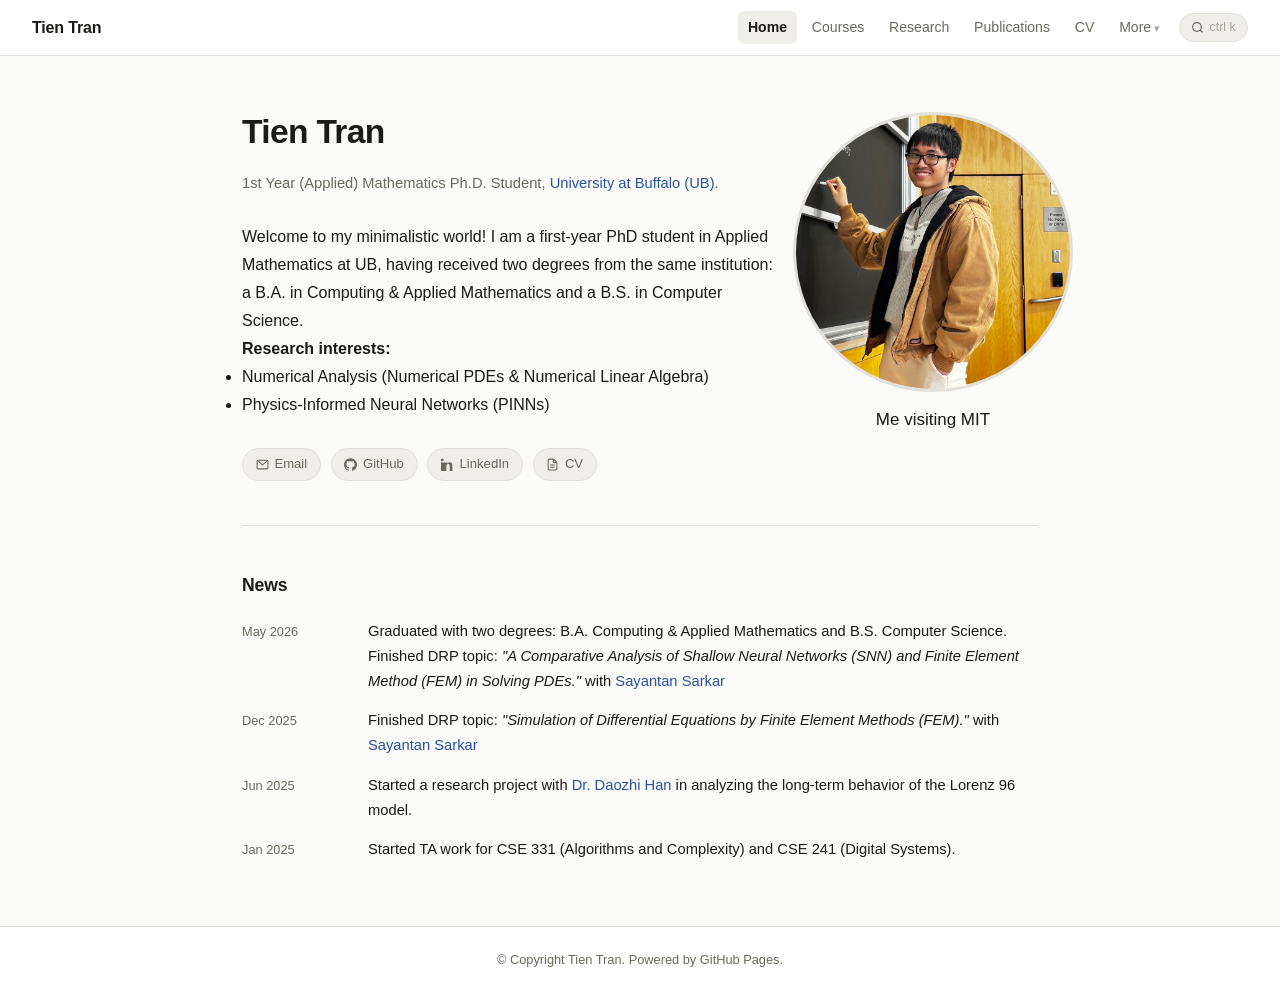
==== index.html @ 7188ebfe "First website portfolio deployment!" ====
<!DOCTYPE html>
<html lang="en">
<head>
  <meta charset="UTF-8" />
  <meta name="viewport" content="width=device-width, initial-scale=1, shrink-to-fit=no" />
  <meta name="description" content="Tien Tran – Applied Mathematics PhD student at University at Buffalo." />
  <title>Tien Tran</title>

  <!-- Google Fonts -->
  <link rel="preconnect" href="https://fonts.googleapis.com" />
  <link rel="preconnect" href="https://fonts.gstatic.com" crossorigin />
  <link href="https://fonts.googleapis.com/css2?family=Newsreader:ital,opsz,wght@0,6..72,300..700;1,6..72,300..700&family=Source+Code+Pro:wght@400;500&display=swap" rel="stylesheet" />

  <!-- external CSS -->
  <link rel="stylesheet" href="css/style.css" />
</head>
<body>

  <!-- ── Navbar ── -->
  <nav id="navbar">
    <a href="/" class="nav-brand">Tien Tran</a>

    <!-- Hamburger (mobile) -->
    <div class="nav-toggle" onclick="toggleNav()" aria-label="Toggle menu">
      <span></span><span></span><span></span>
    </div>

    <ul class="nav-links" id="navLinks">
      <li><a href="/" class="active">Home</a></li>
      <li><a href="/subpages/courses.html">Courses</a></li>
      <li><a href="/subpages/research.html">Research</a></li>
      <li><a href="/subpages/publications.html">Publications</a></li>
      <li><a href="/subpages/cv.html">CV</a></li>
      <li>
        <a href="#" class="dropdown-toggle">More</a>
        <ul class="dropdown-menu">
          <li><a href="/subpages/blog.html">Blog</a></li>
          <li><a href="/subpages/menu.html">Menu</a></li>
          <li><a href="/subpages/others.html">Others</a></li>
        </ul>
      </li>
    </ul>

    <div class="nav-search" title="Search (ctrl+k)">
      <svg width="13" height="13" viewBox="0 0 24 24" fill="none" stroke="currentColor" stroke-width="2.2">
        <circle cx="11" cy="11" r="8"/>
        <line x1="21" y1="21" x2="16.65" y2="16.65"/>
      </svg>
      <span>ctrl k</span>
    </div>
  </nav>

  <!-- ── Main content ── -->
  <main>
    <div class="profile-grid">

      <!-- Left: personal info -->
      <div class="profile-info">
        <h1>Tien Tran</h1>

        <div class="profile-meta">
          1st Year (Applied) Mathematics Ph.D. Student, 
          <a href="https://www.buffalo.edu/cas/math.html" target="_blank" rel="noreferrer">University at Buffalo (UB)</a>.
        </div>

        <div class="bio">
          <p>Welcome to my minimalistic world! I am a first-year PhD student in Applied Mathematics at UB, 
          having received two degrees from the same institution: a B.A. in Computing & Applied Mathematics 
          and a B.S. in Computer Science.</p>

          <p><strong>Research interests:</strong></p>
          <ul class="square-list">
            <li>Numerical Analysis (Numerical PDEs & Numerical Linear Algebra)</li>
            <li>Physics-Informed Neural Networks (PINNs)</li>
          </ul>
        </div>

        <!-- Social / contact links -->
        <div class="social-row">
          <a href="mailto:tientran@buffalo.edu">
            <svg width="13" height="13" viewBox="0 0 24 24" fill="none" stroke="currentColor" stroke-width="2">
              <rect x="2" y="4" width="20" height="16" rx="2"/>
              <polyline points="2,4 12,13 22,4"/>
            </svg>
            Email
          </a>
          <a href="https://github.com/TMTien3004" target="_blank" rel="noreferrer">
            <svg width="13" height="13" viewBox="0 0 24 24" fill="currentColor">
              <path d="M12 .3C5.37.3 0 5.67 0 12.3c0 5.3 3.44 9.8 8.2 11.4.6.1.83-.26.83-.57v-2c-3.34.72-4.04-1.6-4.04-1.6-.55-1.4-1.34-1.77-1.34-1.77-1.08-.74.08-.72.08-.72 
              1.2.08 1.83 1.23 1.83 1.23 1.07 1.83 2.8 1.3 3.48 1 .1-.78.42-1.3.76-1.6-2.67-.3-5.47-1.33-5.47-5.93 0-1.3.47-2.38 1.24-3.22-.14-.3-.54-1.52.11-3.17 0 0 1-.32 3.3 
              1.23a11.5 11.5 0 0 1 3-.4c1.02.01 2.04.14 3 .4 2.28-1.55 3.29-1.23 3.29-1.23.65 1.65.25 2.87.12 3.17.77.84 1.23 1.92 1.23 3.22 0 4.61-2.8 5.63-5.48 5.92.43.37.82 
              1.1.82 2.22v3.29c0 .32.22.69.83.57C20.56 22.1 24 17.6 24 12.3 24 5.67 18.63.3 12 .3z"/>
            </svg>
            GitHub
          </a>
          <a href="https://www.linkedin.com/in/tmtien3004/" target="_blank" rel="noreferrer">
            <svg width="13" height="13" viewBox="0 0 24 24" fill="currentColor">
              <path d="M4.98 3.5C4.98 4.88 3.87 6 2.5 6S0 4.88 0 3.5 1.12 1 2.5 1s2.48 1.12 2.48 2.5zM0 8.5h5V24H0V8.5zm7.5 0H12v2.15h.07C12.72 9.33 14.08 8 16.17 8 20.52 8 21 
              10.87 21 14.62V24h-5v-8.4c0-2-.04-4.57-2.79-4.57-2.79 0-3.22 2.18-3.22 4.43V24h-5V8.5z"/>
            </svg>
            LinkedIn
          </a>
          <a href="docs/CV___May_2026.pdf" target="_blank" rel="noreferrer">
            <svg width="13" height="13" viewBox="0 0 24 24" fill="none" stroke="currentColor" stroke-width="2">
              <path d="M14 2H6a2 2 0 0 0-2 2v16a2 2 0 0 0 2 2h12a2 2 0 0 0 2-2V8z"/>
              <polyline points="14 2 14 8 20 8"/>
              <line x1="16" y1="13" x2="8" y2="13"/>
              <line x1="16" y1="17" x2="8" y2="17"/>
            </svg>
            CV
          </a>
        </div>
      </div>

      <!-- Right: photo (enlarged, using your local image) -->
      <div class="profile-photo-wrap">
        <img class="profile-photo" src="images/Portrait.jpg" alt="Tien Tran - portrait" />
        <div class="photo-caption">Me visiting MIT</div>
      </div>

    </div><!-- /.profile-grid -->

    <hr class="section-divider" />

    <!-- News section -->
    <h2 class="news-heading">News</h2>
    <ul class="news-list">
      <li>
        <span class="news-date">May 2026</span>
        <span>Graduated with two degrees: B.A. Computing & Applied Mathematics and B.S. Computer Science. <br />
          Finished DRP topic: <em>"A Comparative Analysis of Shallow Neural Networks (SNN) and Finite Element Method (FEM) in Solving PDEs."</em> 
          with <a href="https://www.linkedin.com/in/sayantan-sarkar-s117/" target="_blank" rel="noreferrer">Sayantan Sarkar</a> </span>
      </li>
      <li>
        <span class="news-date">Dec 2025</span>
        <span>Finished DRP topic: <em>"Simulation of Differential Equations by Finite Element Methods (FEM)."</em> 
          with <a href="https://www.linkedin.com/in/sayantan-sarkar-s117/" target="_blank" rel="noreferrer">Sayantan Sarkar</a> </span>
      </li>
      <li>
        <span class="news-date">Jun 2025</span>
        <span>Started a research project with 
          <a href="https://sites.google.com/view/daozhi-han/home?authuser=0" target="_blank" rel="noreferrer">Dr. Daozhi Han</a> in analyzing the long-term behavior of 
          the Lorenz 96 model.</span>
      </li>
      <li>
        <span class="news-date">Jan 2025</span>
        <span>Started TA work for CSE 331 (Algorithms and Complexity) and CSE 241 (Digital Systems).</span>
      </li>
    </ul>

  </main>

  <!-- ── Footer ── -->
  <footer>
    &copy; Copyright <span id="yr"></span> Tien Tran.
    Powered by <a href="https://pages.github.com/" target="_blank" rel="noreferrer">GitHub Pages</a>.
  </footer>
</body>
</html>
---- css/style.css ----
/* ── Reset & base ─────────────────────────────────────────── */
*, *::before, *::after { box-sizing: border-box; margin: 0; padding: 0; }

:root {
  --bg:        #fafaf8;
  --surface:   #ffffff;
  --border:    #e2e0db;
  --text:      #1a1a18;
  --muted:     #6b6860;
  --accent:    #2a52a0;
  --accent-h:  #1c3a72;
  --nav-h:     56px;
  --radius:    6px;
  --font:      Arial, Helvetica, sans-serif;
}

html { scroll-behavior: smooth; }

body {
  font-family: var(--font);
  font-size: 17px;
  line-height: 1.7;
  background: var(--bg);
  color: var(--text);
  min-height: 100vh;
  display: flex;
  flex-direction: column;
}

a {
  color: var(--accent);
  text-decoration: none;
  transition: color .15s;
}
a:hover { color: var(--accent-h); text-decoration: underline; }

/* ── Navbar ───────────────────────────────────────────────── */
nav {
  position: sticky;
  top: 0;
  z-index: 100;
  height: var(--nav-h);
  background: var(--surface);
  border-bottom: 1px solid var(--border);
  display: flex;
  align-items: center;
  padding: 0 2rem;
}

.nav-brand {
  font-family: var(--font);
  font-size: 1rem;
  font-weight: 700;
  letter-spacing: -.01em;
  color: var(--text);
  white-space: nowrap;
}
.nav-brand:hover { color: var(--accent); text-decoration: none; }

.nav-links {
  display: flex;
  align-items: center;
  gap: .25rem;
  margin-left: auto;
  list-style: none;
}

.nav-links li { position: relative; }

.nav-links a {
  font-family: var(--font);
  display: block;
  padding: .3rem .65rem;
  border-radius: var(--radius);
  font-size: .88rem;
  color: var(--muted);
  transition: background .15s, color .15s;
}
.nav-links a:hover,
.nav-links a.active {
  background: #f0eeea;
  color: var(--text);
  text-decoration: none;
}
.nav-links a.active { font-weight: 700; }

/* Dropdown */
.dropdown-toggle::after {
  content: ' ▾';
  font-size: .7rem;
  opacity: .6;
}
.dropdown-menu {
  display: none;
  position: absolute;
  right: 0;
  top: calc(100% + 4px);
  background: var(--surface);
  border: 1px solid var(--border);
  border-radius: var(--radius);
  min-width: 140px;
  list-style: none;
  box-shadow: 0 4px 16px rgba(0,0,0,.08);
}
.dropdown-menu li a {
  font-family: var(--font);
  border-radius: 0;
  padding: .45rem 1rem;
  display: block;
  color: var(--muted);
}
.dropdown-menu li:first-child a { border-radius: var(--radius) var(--radius) 0 0; }
.dropdown-menu li:last-child  a { border-radius: 0 0 var(--radius) var(--radius); }
.nav-links li:hover .dropdown-menu { display: block; }

/* Search pill */
.nav-search {
  margin-left: .5rem;
  display: flex;
  align-items: center;
  gap: .35rem;
  font-size: .78rem;
  font-family: var(--font);
  color: var(--muted);
  background: #f0eeea;
  border: 1px solid var(--border);
  border-radius: 20px;
  padding: .2rem .7rem;
  cursor: pointer;
  transition: background .15s;
}
.nav-search:hover { background: #e6e4df; }
.nav-search span { opacity: .55; }

/* Hamburger */
.nav-toggle {
  display: none;
  flex-direction: column;
  gap: 5px;
  cursor: pointer;
  margin-left: auto;
  padding: 4px;
}
.nav-toggle span {
  display: block;
  width: 22px;
  height: 2px;
  background: var(--text);
  border-radius: 2px;
  transition: .3s;
}

/* ── Main layout ──────────────────────────────────────────── */
main {
  flex: 1;
  max-width: 860px;
  width: 100%;
  margin: 0 auto;
  padding: 3.5rem 2rem 4rem;
}

.profile-grid {
  display: grid;
  grid-template-columns: 1fr 210px;
  gap: 3rem;
  align-items: start;
}

/* Left column */
.profile-info h1 {
  font-family: var(--font);
  font-size: 2.1rem;
  font-weight: 700;
  line-height: 1.2;
  margin-bottom: 1.1rem;
  letter-spacing: -.02em;
}

.profile-meta {
  font-family: var(--font);
  font-size: .92rem;
  color: var(--muted);
  line-height: 1.9;
  margin-bottom: 1.6rem;
}
.profile-meta strong { color: var(--text); font-weight: 700; }

.bio {
  font-family: var(--font);
  font-size: 1rem;
  line-height: 1.75;
  margin-bottom: 1.8rem;
}

/* Social icons row */
.social-row {
  display: flex;
  gap: .6rem;
  flex-wrap: wrap;
}
.social-row a {
  font-family: var(--font);
  display: inline-flex;
  align-items: center;
  gap: .35rem;
  font-size: .82rem;
  color: var(--muted);
  background: #f0eeea;
  border: 1px solid var(--border);
  border-radius: 20px;
  padding: .25rem .8rem;
  transition: background .15s, color .15s;
}
.social-row a:hover {
  background: var(--accent);
  color: #fff;
  border-color: var(--accent);
  text-decoration: none;
}

/* Right column – photo */
.profile-photo {
  width: 280px;
  height: 280px;
  border-radius: 50%;
  object-fit: cover;
  border: 3px solid var(--border, #e2e0db);
  background: #e8e6e0;
  display: block;
}
/* adjust the wrapper to accommodate larger size */
.profile-photo-wrap {
  display: flex;
  flex-direction: column;
  align-items: center;
  gap: 0.9rem;
}
/* on smaller screens, scale down a bit but still larger than default */
@media (max-width: 640px) {
  .profile-photo {
    width: 180px;
    height: 180px;
  }
  .profile-grid {
    grid-template-columns: 1fr;
    gap: 2rem;
  }
  .profile-photo-wrap {
    flex-direction: row;
    align-items: center;
    justify-content: center;
    gap: 1.2rem;
  }
}
/* ensure the image fills the circle */
.profile-photo {
  width: 280px;
  height: 280px;
  border-radius: 50%;
  object-fit: cover;
}

/* ── Section divider ──────────────────────────────────────── */
.section-divider {
  border: none;
  border-top: 1px solid var(--border);
  margin: 2.8rem 0;
}

/* ── News section ─────────────────────────────────────────── */
.news-heading {
  font-family: var(--font);
  font-size: 1.1rem;
  font-weight: 700;
  margin-bottom: 1.1rem;
  letter-spacing: -.01em;
}

.news-list {
  list-style: none;
  display: flex;
  flex-direction: column;
  gap: .9rem;
}
.news-list li {
  display: grid;
  grid-template-columns: 110px 1fr;
  gap: 1rem;
  font-size: .92rem;
  font-family: var(--font);
}
.news-date {
  font-family: var(--font);
  font-size: .8rem;
  color: var(--muted);
  padding-top: .15rem;
}

/* ── Footer ───────────────────────────────────────────────── */
footer {
  border-top: 1px solid var(--border);
  background: var(--surface);
  text-align: center;
  padding: 1.4rem 2rem;
  font-size: .8rem;
  color: var(--muted);
  font-family: var(--font);
}
footer a { color: var(--muted); }

/* ── Responsive ───────────────────────────────────────────── */
@media (max-width: 640px) {
  .nav-links, .nav-search { display: none; }
  .nav-toggle { display: flex; }
  nav.open .nav-links {
    display: flex;
    flex-direction: column;
    position: absolute;
    top: var(--nav-h);
    left: 0; right: 0;
    background: var(--surface);
    border-bottom: 1px solid var(--border);
    padding: .75rem 1.5rem 1rem;
    gap: .1rem;
  }
  .profile-grid {
    grid-template-columns: 1fr;
    gap: 2rem;
  }
  .profile-photo-wrap { flex-direction: row; align-items: center; gap: 1.2rem; }
  .profile-photo { width: 110px; height: 110px; }
}
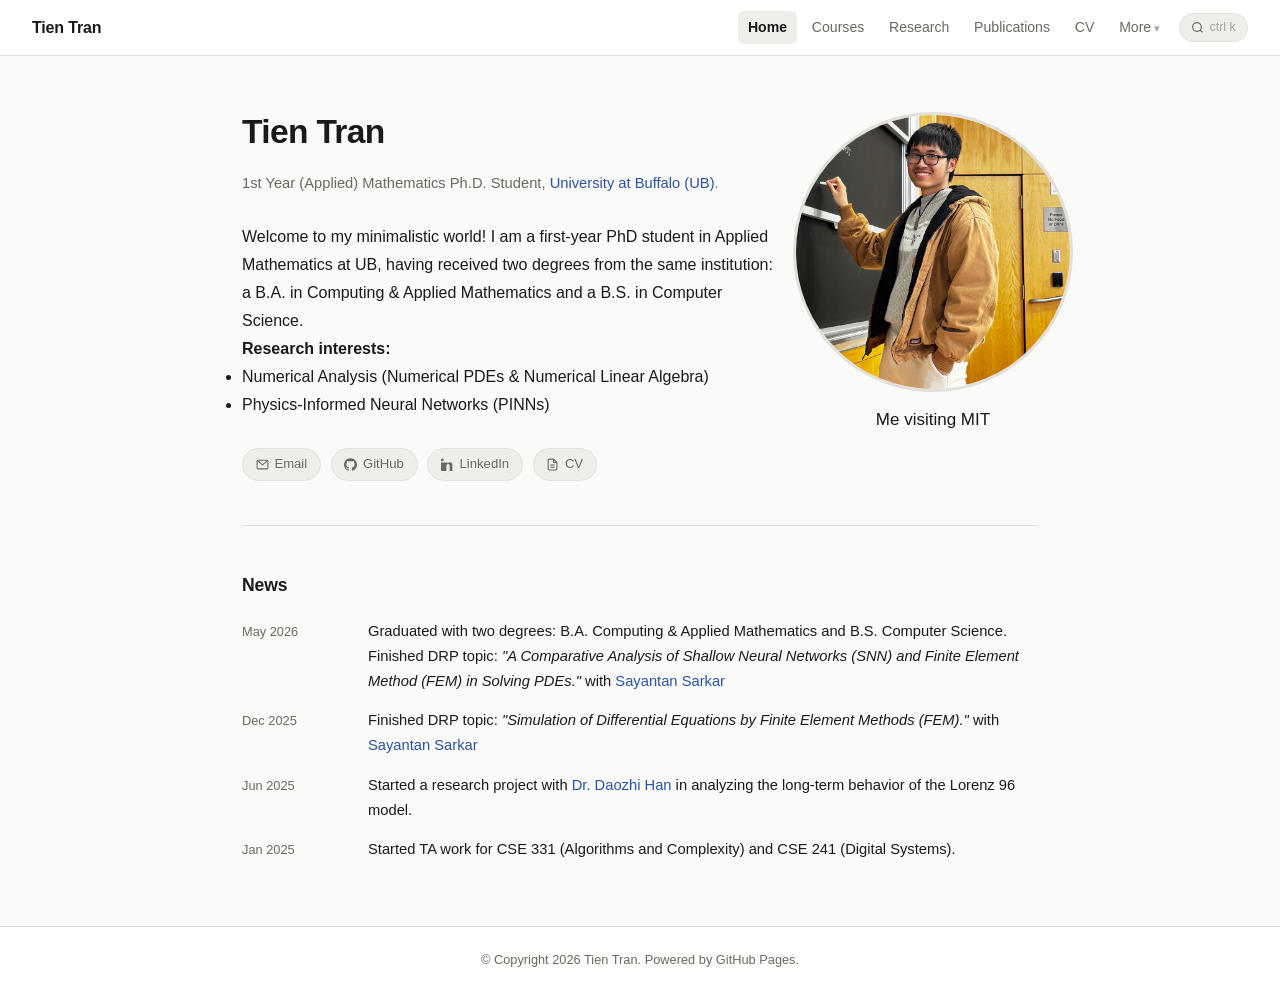
==== commit 59e695b5: "Fixed copyright year bug on the main page." ====
--- a/index.html
+++ b/index.html
@@ -151,9 +151,7 @@
   </main>
 
   <!-- ── Footer ── -->
-  <footer>
-    &copy; Copyright <span id="yr"></span> Tien Tran.
-    Powered by <a href="https://pages.github.com/" target="_blank" rel="noreferrer">GitHub Pages</a>.
-  </footer>
+  <footer>&copy; Copyright <span id="yr"></span> Tien Tran. Powered by GitHub Pages.</footer>
+  <script src="../js/main.js"></script>
 </body>
 </html>
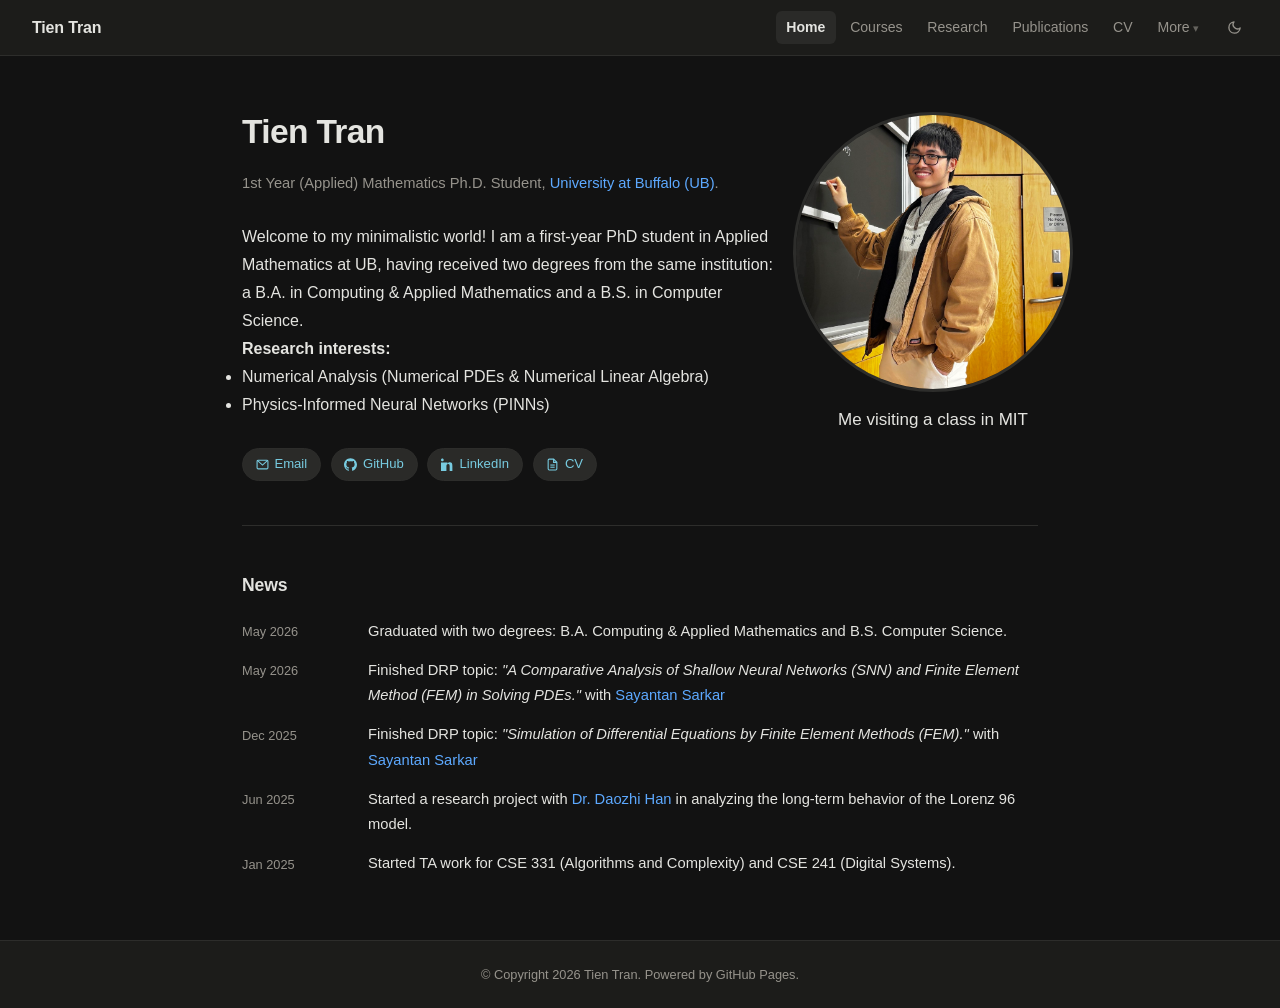
==== commit bbe5f8e3: "Added night mode, removed search bar, made minor adjustment to the CV page, and added 3 new pages." ====
--- a/index.html
+++ b/index.html
@@ -3,7 +3,7 @@
 <head>
   <meta charset="UTF-8" />
   <meta name="viewport" content="width=device-width, initial-scale=1, shrink-to-fit=no" />
-  <meta name="description" content="Tien Tran – Applied Mathematics PhD student at University at Buffalo." />
+  <meta name="description" content="Tien Tran - Applied Mathematics PhD student at University at Buffalo." />
   <title>Tien Tran</title>
 
   <!-- Google Fonts -->
@@ -40,14 +40,6 @@
         </ul>
       </li>
     </ul>
-
-    <div class="nav-search" title="Search (ctrl+k)">
-      <svg width="13" height="13" viewBox="0 0 24 24" fill="none" stroke="currentColor" stroke-width="2.2">
-        <circle cx="11" cy="11" r="8"/>
-        <line x1="21" y1="21" x2="16.65" y2="16.65"/>
-      </svg>
-      <span>ctrl k</span>
-    </div>
   </nav>
 
   <!-- ── Main content ── -->
@@ -115,7 +107,7 @@
       <!-- Right: photo (enlarged, using your local image) -->
       <div class="profile-photo-wrap">
         <img class="profile-photo" src="images/Portrait.jpg" alt="Tien Tran - portrait" />
-        <div class="photo-caption">Me visiting MIT</div>
+        <div class="photo-caption">Me visiting a class in MIT</div>
       </div>
 
     </div><!-- /.profile-grid -->
@@ -127,9 +119,14 @@
     <ul class="news-list">
       <li>
         <span class="news-date">May 2026</span>
-        <span>Graduated with two degrees: B.A. Computing & Applied Mathematics and B.S. Computer Science. <br />
+        <span> Graduated with two degrees: B.A. Computing & Applied Mathematics and B.S. Computer Science. </span>
+      </li>
+      <li>
+        <span class="news-date">May 2026</span>
+        <span>
           Finished DRP topic: <em>"A Comparative Analysis of Shallow Neural Networks (SNN) and Finite Element Method (FEM) in Solving PDEs."</em> 
-          with <a href="https://www.linkedin.com/in/sayantan-sarkar-s117/" target="_blank" rel="noreferrer">Sayantan Sarkar</a> </span>
+          with <a href="https://www.linkedin.com/in/sayantan-sarkar-s117/" target="_blank" rel="noreferrer">Sayantan Sarkar</a> 
+        </span>
       </li>
       <li>
         <span class="news-date">Dec 2025</span>
@@ -147,7 +144,6 @@
         <span>Started TA work for CSE 331 (Algorithms and Complexity) and CSE 241 (Digital Systems).</span>
       </li>
     </ul>
-
   </main>
 
   <!-- ── Footer ── -->
--- a/css/style.css
+++ b/css/style.css
@@ -1,7 +1,22 @@
 /* ── Reset & base ─────────────────────────────────────────── */
 *, *::before, *::after { box-sizing: border-box; margin: 0; padding: 0; }
 
+/* Baseline colors are now Night Mode */
 :root {
+  --bg:        #121212;
+  --surface:   #1c1c1a;
+  --border:    #2d2d2b;
+  --text:      #e4e4e0;
+  --muted:     #96938c;
+  --accent:    #5da9ff;
+  --accent-h:  #8ec3ff;
+  --nav-h:     56px;
+  --radius:    6px;
+  --font:      Arial, Helvetica, sans-serif;
+}
+
+/* ── Light Mode Variables Overrides ── */
+body.light-mode {
   --bg:        #fafaf8;
   --surface:   #ffffff;
   --border:    #e2e0db;
@@ -9,9 +24,6 @@
   --muted:     #6b6860;
   --accent:    #2a52a0;
   --accent-h:  #1c3a72;
-  --nav-h:     56px;
-  --radius:    6px;
-  --font:      Arial, Helvetica, sans-serif;
 }
 
 html { scroll-behavior: smooth; }
@@ -25,6 +37,7 @@
   min-height: 100vh;
   display: flex;
   flex-direction: column;
+  transition: background-color 0.2s ease, color 0.2s ease, border-color 0.2s ease;
 }
 
 a {
@@ -65,7 +78,12 @@
   list-style: none;
 }
 
-.nav-links li { position: relative; }
+.nav-links li { 
+  position: relative; 
+  display: inline-flex;
+  align-items: center;
+  height: var(--nav-h);
+}
 
 .nav-links a {
   font-family: var(--font);
@@ -76,63 +94,89 @@
   color: var(--muted);
   transition: background .15s, color .15s;
 }
+
 .nav-links a:hover,
 .nav-links a.active {
-  background: #f0eeea;
+  background: #2a2a28;
   color: var(--text);
   text-decoration: none;
 }
 .nav-links a.active { font-weight: 700; }
 
-/* Dropdown */
+/* Light mode hover overrides */
+body.light-mode .nav-links a:hover,
+body.light-mode .nav-links a.active {
+  background: #f0eeea;
+}
+
+/* Dropdown Submenu Mechanics */
 .dropdown-toggle::after {
   content: ' ▾';
   font-size: .7rem;
   opacity: .6;
 }
+
 .dropdown-menu {
   display: none;
   position: absolute;
   right: 0;
-  top: calc(100% + 4px);
+  top: 100%; 
   background: var(--surface);
   border: 1px solid var(--border);
   border-radius: var(--radius);
   min-width: 140px;
   list-style: none;
+  box-shadow: 0 4px 16px rgba(0,0,0,.3);
+  z-index: 200;
+}
+
+body.light-mode .dropdown-menu {
   box-shadow: 0 4px 16px rgba(0,0,0,.08);
 }
+
+.dropdown-menu li {
+  width: 100%;
+  height: auto;
+}
+
 .dropdown-menu li a {
   font-family: var(--font);
   border-radius: 0;
   padding: .45rem 1rem;
   display: block;
   color: var(--muted);
+  width: 100%;
 }
 .dropdown-menu li:first-child a { border-radius: var(--radius) var(--radius) 0 0; }
 .dropdown-menu li:last-child  a { border-radius: 0 0 var(--radius) var(--radius); }
-.nav-links li:hover .dropdown-menu { display: block; }
-
-/* Search pill */
-.nav-search {
-  margin-left: .5rem;
-  display: flex;
-  align-items: center;
-  gap: .35rem;
-  font-size: .78rem;
-  font-family: var(--font);
-  color: var(--muted);
+
+.nav-links li:hover .dropdown-menu { 
+  display: block; 
+}
+
+/* Theme Toggle Button */
+.theme-toggle {
+  background: none;
+  border: none;
+  cursor: pointer;
+  color: var(--muted);
+  display: inline-flex;
+  align-items: center;
+  justify-content: center;
+  padding: 6px;
+  margin-left: 0.75rem;
+  border-radius: 50%;
+  transition: background .15s, color .15s;
+}
+.theme-toggle:hover {
+  background: #2a2a28;
+  color: var(--text);
+}
+body.light-mode .theme-toggle:hover {
   background: #f0eeea;
-  border: 1px solid var(--border);
-  border-radius: 20px;
-  padding: .2rem .7rem;
-  cursor: pointer;
-  transition: background .15s;
-}
-.nav-search:hover { background: #e6e4df; }
-.nav-search span { opacity: .55; }
-
-/* Hamburger */
+}
+
+/* Hamburger menu button */
 .nav-toggle {
   display: none;
   flex-direction: column;
@@ -166,7 +210,6 @@
   align-items: start;
 }
 
-/* Left column */
 .profile-info h1 {
   font-family: var(--font);
   font-size: 2.1rem;
@@ -192,7 +235,7 @@
   margin-bottom: 1.8rem;
 }
 
-/* Social icons row */
+/* Social media connections row buttons */
 .social-row {
   display: flex;
   gap: .6rem;
@@ -204,8 +247,8 @@
   align-items: center;
   gap: .35rem;
   font-size: .82rem;
-  color: var(--muted);
-  background: #f0eeea;
+  color: #77cbe0;
+  background: #2a2a28;
   border: 1px solid var(--border);
   border-radius: 20px;
   padding: .25rem .8rem;
@@ -218,47 +261,33 @@
   text-decoration: none;
 }
 
-/* Right column – photo */
+body.light-mode .social-row a { 
+  background: #f0eeea; 
+  color: #000000; /* Fixed: Black text in light mode */
+}
+body.light-mode .social-row a:hover { 
+  background: var(--accent); 
+  color: #fff; 
+}
+
+/* Portrait image frame */
 .profile-photo {
   width: 280px;
   height: 280px;
   border-radius: 50%;
   object-fit: cover;
   border: 3px solid var(--border, #e2e0db);
-  background: #e8e6e0;
+  background: #2a2a28;
   display: block;
 }
-/* adjust the wrapper to accommodate larger size */
 .profile-photo-wrap {
   display: flex;
   flex-direction: column;
   align-items: center;
   gap: 0.9rem;
 }
-/* on smaller screens, scale down a bit but still larger than default */
-@media (max-width: 640px) {
-  .profile-photo {
-    width: 180px;
-    height: 180px;
-  }
-  .profile-grid {
-    grid-template-columns: 1fr;
-    gap: 2rem;
-  }
-  .profile-photo-wrap {
-    flex-direction: row;
-    align-items: center;
-    justify-content: center;
-    gap: 1.2rem;
-  }
-}
-/* ensure the image fills the circle */
-.profile-photo {
-  width: 280px;
-  height: 280px;
-  border-radius: 50%;
-  object-fit: cover;
-}
+
+body.light-mode .profile-photo { background: #e8e6e0; }
 
 /* ── Section divider ──────────────────────────────────────── */
 .section-divider {
@@ -267,7 +296,7 @@
   margin: 2.8rem 0;
 }
 
-/* ── News section ─────────────────────────────────────────── */
+/* ── News feed log styling ─────────────────────────────────── */
 .news-heading {
   font-family: var(--font);
   font-size: 1.1rem;
@@ -296,7 +325,7 @@
   padding-top: .15rem;
 }
 
-/* ── Footer ───────────────────────────────────────────────── */
+/* ── Footer bar ───────────────────────────────────────────── */
 footer {
   border-top: 1px solid var(--border);
   background: var(--surface);
@@ -308,10 +337,11 @@
 }
 footer a { color: var(--muted); }
 
-/* ── Responsive ───────────────────────────────────────────── */
+/* ── Responsive breakpoints ────────────────────────────────── */
 @media (max-width: 640px) {
-  .nav-links, .nav-search { display: none; }
+  .nav-links, .theme-toggle { display: none; }
   .nav-toggle { display: flex; }
+  
   nav.open .nav-links {
     display: flex;
     flex-direction: column;
@@ -322,11 +352,29 @@
     border-bottom: 1px solid var(--border);
     padding: .75rem 1.5rem 1rem;
     gap: .1rem;
+    height: auto;
   }
+  
+  nav.open .nav-links li {
+    height: auto;
+    width: 100%;
+    align-items: flex-start;
+    flex-direction: column;
+  }
+  
+  nav.open .nav-links li:hover .dropdown-menu {
+    display: block;
+    position: static;
+    box-shadow: none;
+    border: none;
+    padding-left: 1rem;
+    background: transparent;
+  }
+
   .profile-grid {
     grid-template-columns: 1fr;
     gap: 2rem;
   }
-  .profile-photo-wrap { flex-direction: row; align-items: center; gap: 1.2rem; }
-  .profile-photo { width: 110px; height: 110px; }
-}
+  .profile-photo-wrap { flex-direction: row; align-items: center; justify-content: center; gap: 1.2rem; }
+  .profile-photo { width: 160px; height: 160px; }
+}
